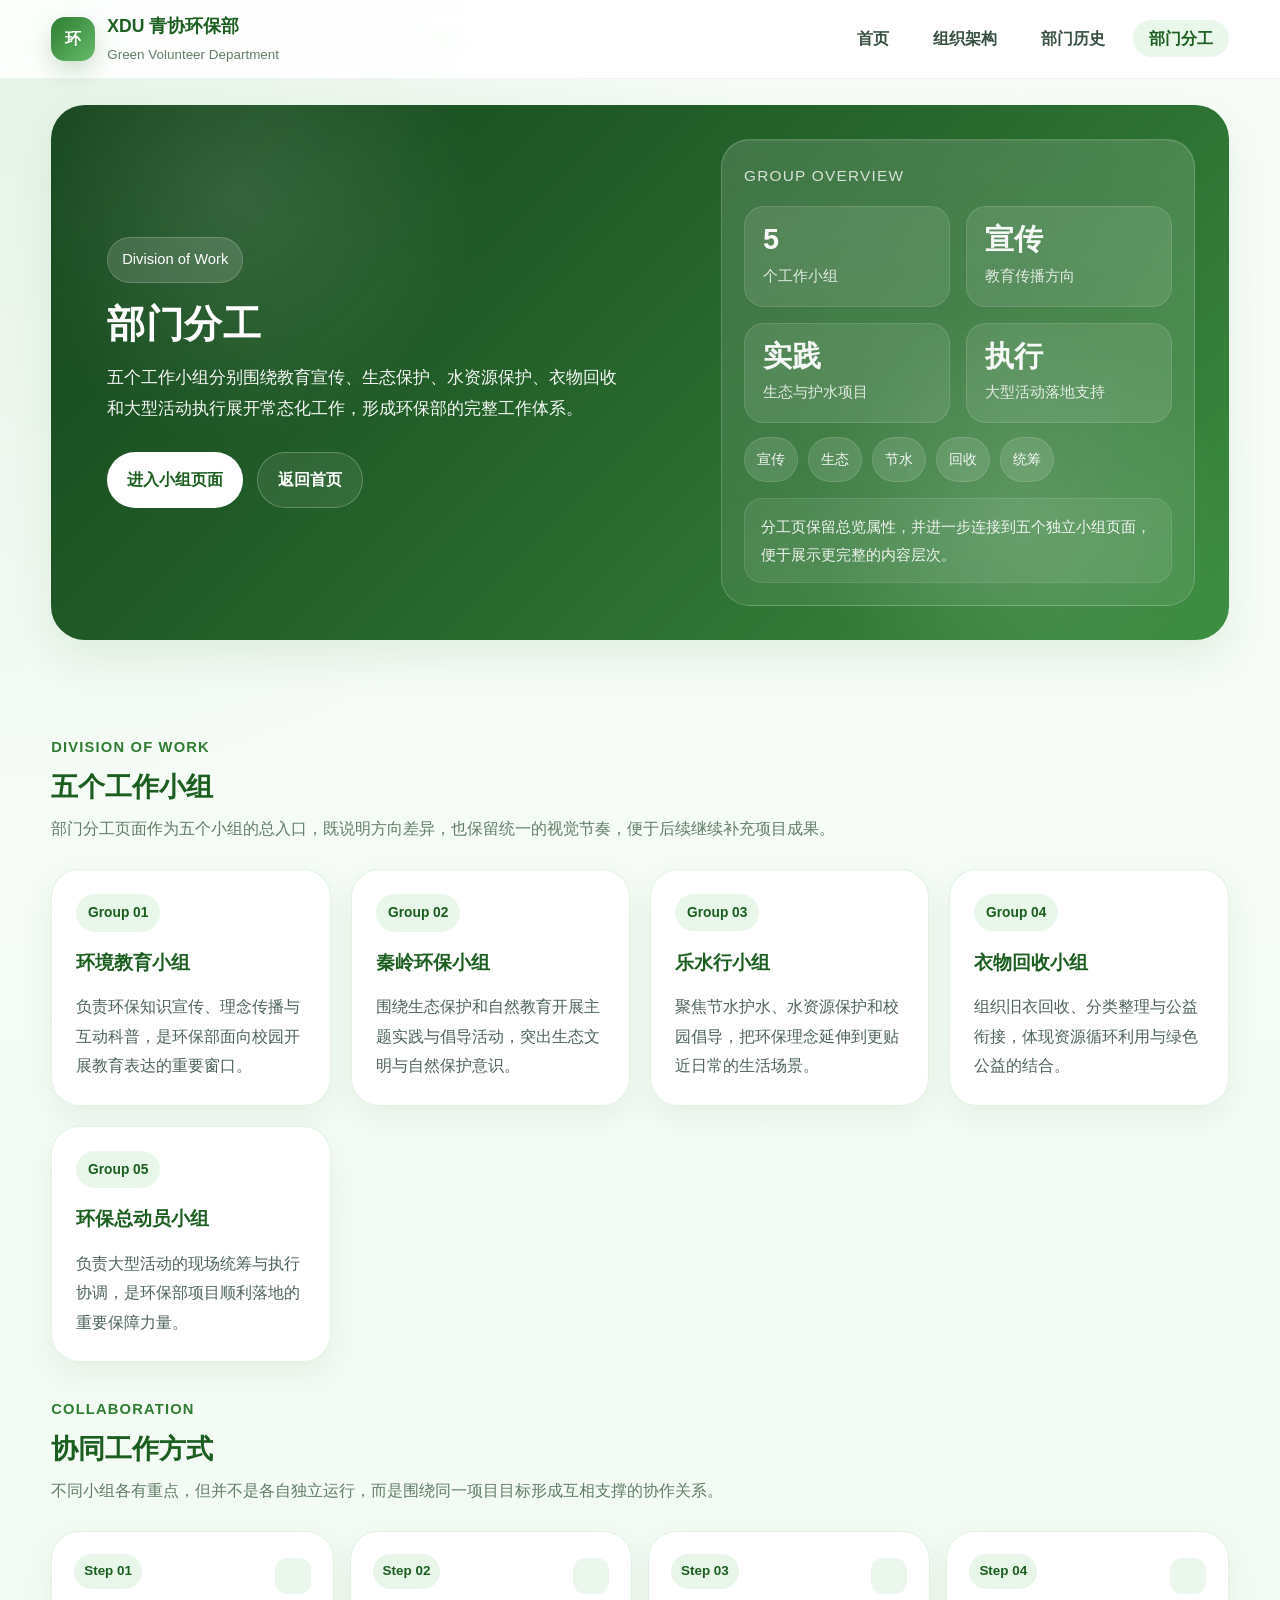
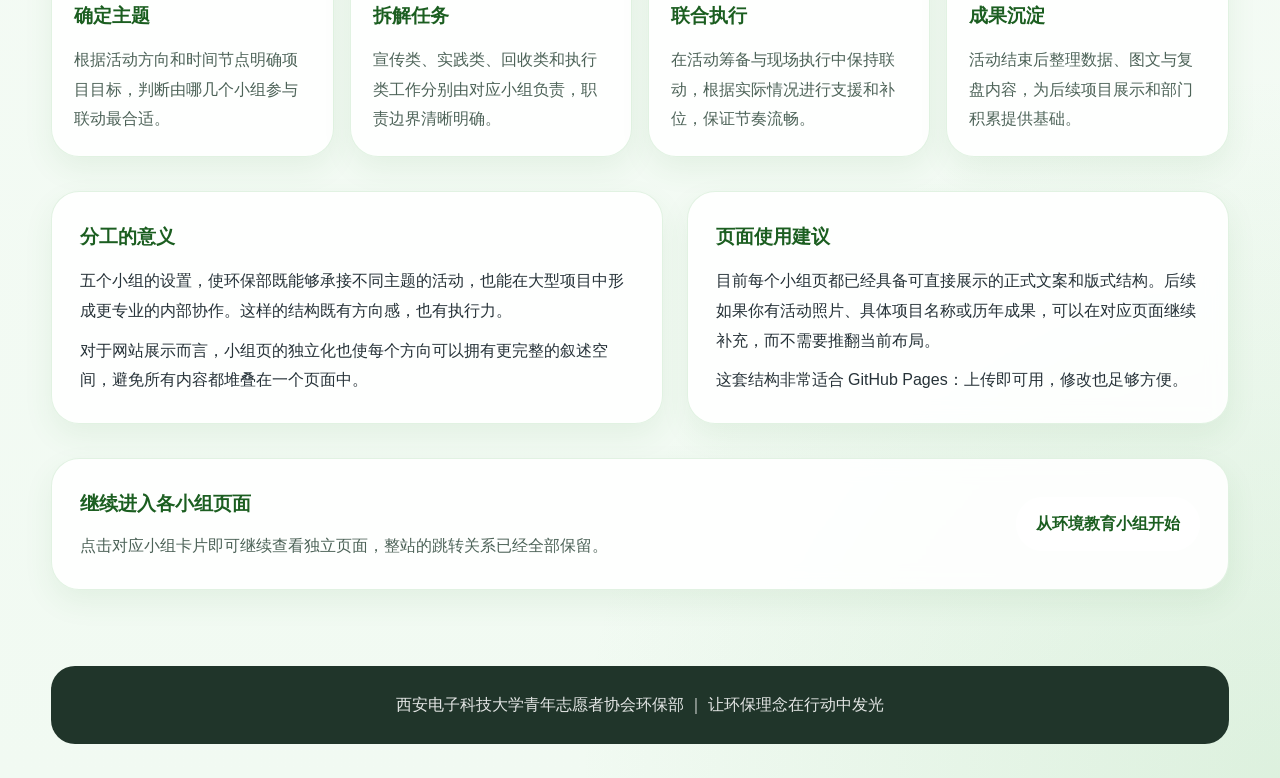
==== division.html @ e08346b2 "Add files via upload" ====
<!DOCTYPE html>
<html lang="zh-CN">
<head>
    <meta charset="UTF-8" />
    <meta name="viewport" content="width=device-width, initial-scale=1.0" />
    <title>西电青协环保部-部门分工</title>
    <link rel="stylesheet" href="styles.css" />
</head>
<body>
    <header class="navbar">
        <div class="nav-inner">
            <a class="brand" href="index.html">
                <div class="brand-badge">环</div>
                <div class="brand-text">
                    <span class="brand-title">XDU 青协环保部</span>
                    <span class="brand-subtitle">Green Volunteer Department</span>
                </div>
            </a>
            <ul class="nav-links">
                <li><a href="index.html" class="">首页</a></li>
                <li><a href="organization.html" class="">组织架构</a></li>
                <li><a href="history.html" class="">部门历史</a></li>
                <li><a href="division.html" class="active">部门分工</a></li>
            </ul>
        </div>
    </header>

    <section class="hero">
        <div class="hero-content">
            <span class="hero-tag">Division of Work</span>
            <h1>部门分工</h1>
            <p>五个工作小组分别围绕教育宣传、生态保护、水资源保护、衣物回收和大型活动执行展开常态化工作，形成环保部的完整工作体系。</p>
            <div class="hero-actions">
                <a class="button primary" href="group_environment_education.html">进入小组页面</a>
                <a class="button secondary" href="index.html">返回首页</a>
            </div>
        </div>
        <div class="hero-visual">
            <div class="hero-panel">
                <div class="panel-title">Group Overview</div>
                <div class="metric-grid">
                    <div class="metric-card"><strong>5</strong><span>个工作小组</span></div>
<div class="metric-card"><strong>宣传</strong><span>教育传播方向</span></div>
<div class="metric-card"><strong>实践</strong><span>生态与护水项目</span></div>
<div class="metric-card"><strong>执行</strong><span>大型活动落地支持</span></div>
                </div>
                <div class="tag-cloud"><span>宣传</span><span>生态</span><span>节水</span><span>回收</span><span>统筹</span></div>
                <div class="panel-note">分工页保留总览属性，并进一步连接到五个独立小组页面，便于展示更完整的内容层次。</div>
            </div>
        </div>
    </section>

    <main class="main">

<section class="section">
    <div class="section-header">
        <div class="section-eyebrow">Division of Work</div>
        <h2 class="section-title">五个工作小组</h2>
        <p class="section-desc">部门分工页面作为五个小组的总入口，既说明方向差异，也保留统一的视觉节奏，便于后续继续补充项目成果。</p>
    </div>

    <div class="group-grid">
        <a class="group-link" href="group_environment_education.html">
            <article class="group-card">
                <span class="group-badge">Group 01</span>
                <h3>环境教育小组</h3>
                <p>负责环保知识宣传、理念传播与互动科普，是环保部面向校园开展教育表达的重要窗口。</p>
            </article>
        </a>
        <a class="group-link" href="group_qinling.html">
            <article class="group-card">
                <span class="group-badge">Group 02</span>
                <h3>秦岭环保小组</h3>
                <p>围绕生态保护和自然教育开展主题实践与倡导活动，突出生态文明与自然保护意识。</p>
            </article>
        </a>
        <a class="group-link" href="group_water.html">
            <article class="group-card">
                <span class="group-badge">Group 03</span>
                <h3>乐水行小组</h3>
                <p>聚焦节水护水、水资源保护和校园倡导，把环保理念延伸到更贴近日常的生活场景。</p>
            </article>
        </a>
        <a class="group-link" href="group_clothes.html">
            <article class="group-card">
                <span class="group-badge">Group 04</span>
                <h3>衣物回收小组</h3>
                <p>组织旧衣回收、分类整理与公益衔接，体现资源循环利用与绿色公益的结合。</p>
            </article>
        </a>
        <a class="group-link" href="group_general_mobilization.html">
            <article class="group-card">
                <span class="group-badge">Group 05</span>
                <h3>环保总动员小组</h3>
                <p>负责大型活动的现场统筹与执行协调，是环保部项目顺利落地的重要保障力量。</p>
            </article>
        </a>
    </div>
</section>

<section class="section">
    <div class="section-header">
        <div class="section-eyebrow">Collaboration</div>
        <h2 class="section-title">协同工作方式</h2>
        <p class="section-desc">不同小组各有重点，但并不是各自独立运行，而是围绕同一项目目标形成互相支撑的协作关系。</p>
    </div>

    <div class="process-grid">
        <article class="flow-card">
            <span class="flow-step">Step 01</span>
            <h3>确定主题</h3>
            <p>根据活动方向和时间节点明确项目目标，判断由哪几个小组参与联动最合适。</p>
        </article>
        <article class="flow-card">
            <span class="flow-step">Step 02</span>
            <h3>拆解任务</h3>
            <p>宣传类、实践类、回收类和执行类工作分别由对应小组负责，职责边界清晰明确。</p>
        </article>
        <article class="flow-card">
            <span class="flow-step">Step 03</span>
            <h3>联合执行</h3>
            <p>在活动筹备与现场执行中保持联动，根据实际情况进行支援和补位，保证节奏流畅。</p>
        </article>
        <article class="flow-card">
            <span class="flow-step">Step 04</span>
            <h3>成果沉淀</h3>
            <p>活动结束后整理数据、图文与复盘内容，为后续项目展示和部门积累提供基础。</p>
        </article>
    </div>
</section>

<section class="section">
    <div class="grid-2">
        <article class="card">
            <h3>分工的意义</h3>
            <p>五个小组的设置，使环保部既能够承接不同主题的活动，也能在大型项目中形成更专业的内部协作。这样的结构既有方向感，也有执行力。</p>
            <p>对于网站展示而言，小组页的独立化也使每个方向可以拥有更完整的叙述空间，避免所有内容都堆叠在一个页面中。</p>
        </article>
        <article class="card">
            <h3>页面使用建议</h3>
            <p>目前每个小组页都已经具备可直接展示的正式文案和版式结构。后续如果你有活动照片、具体项目名称或历年成果，可以在对应页面继续补充，而不需要推翻当前布局。</p>
            <p>这套结构非常适合 GitHub Pages：上传即可用，修改也足够方便。</p>
        </article>
    </div>
</section>

<section class="section">
    <div class="cta-banner">
        <div>
            <h3 style="color: var(--primary-dark); margin-bottom: 10px;">继续进入各小组页面</h3>
            <p>点击对应小组卡片即可继续查看独立页面，整站的跳转关系已经全部保留。</p>
        </div>
        <a class="button primary" href="group_environment_education.html">从环境教育小组开始</a>
    </div>
</section>

    </main>

    <footer class="footer">
        西安电子科技大学青年志愿者协会环保部 ｜ 让环保理念在行动中发光
    </footer>
</body>
</html>
---- styles.css ----
:root {
    --primary: #2e7d32;
    --primary-dark: #1b5e20;
    --primary-soft: #66bb6a;
    --primary-pale: rgba(102, 187, 106, 0.16);
    --accent: #e8f5e9;
    --bg: #f4fbf4;
    --card: rgba(255, 255, 255, 0.9);
    --card-strong: #ffffff;
    --text: #263238;
    --muted: #607d68;
    --border: rgba(76, 175, 80, 0.16);
    --border-strong: rgba(76, 175, 80, 0.26);
    --shadow: 0 18px 42px rgba(46, 125, 50, 0.10);
    --shadow-soft: 0 12px 30px rgba(46, 125, 50, 0.08);
    --radius-xl: 28px;
    --radius-lg: 22px;
    --radius-md: 18px;
    --radius-sm: 14px;
    --max-width: 1180px;
}

* { margin: 0; padding: 0; box-sizing: border-box; }

html { scroll-behavior: smooth; }

body {
    font-family: "Microsoft YaHei", "PingFang SC", "Noto Sans SC", sans-serif;
    color: var(--text);
    background:
        radial-gradient(circle at top left, rgba(165, 214, 167, 0.24), transparent 30%),
        radial-gradient(circle at bottom right, rgba(129, 199, 132, 0.18), transparent 26%),
        linear-gradient(180deg, #f8fcf8 0%, #f1faf2 100%);
    line-height: 1.85;
}

a { color: inherit; }

.navbar {
    position: sticky;
    top: 0;
    z-index: 1000;
    backdrop-filter: blur(14px);
    background: rgba(255, 255, 255, 0.88);
    border-bottom: 1px solid rgba(46, 125, 50, 0.08);
}

.nav-inner {
    width: min(var(--max-width), 92%);
    margin: 0 auto;
    min-height: 78px;
    display: flex;
    align-items: center;
    justify-content: space-between;
    gap: 20px;
}

.brand {
    text-decoration: none;
    display: flex;
    align-items: center;
    gap: 12px;
}

.brand-badge {
    width: 44px;
    height: 44px;
    border-radius: 14px;
    background: linear-gradient(135deg, var(--primary) 0%, var(--primary-soft) 100%);
    color: #fff;
    display: grid;
    place-items: center;
    font-weight: 700;
    box-shadow: 0 10px 22px rgba(46, 125, 50, 0.22);
}

.brand-text { display: flex; flex-direction: column; }

.brand-title {
    font-size: 1.1rem;
    font-weight: 700;
    color: var(--primary-dark);
}

.brand-subtitle {
    font-size: 0.84rem;
    color: var(--muted);
}

.nav-links {
    display: flex;
    align-items: center;
    gap: 12px;
    list-style: none;
    flex-wrap: wrap;
    justify-content: flex-end;
}

.nav-links a {
    text-decoration: none;
    padding: 10px 16px;
    border-radius: 999px;
    color: #385042;
    transition: 0.25s ease;
    font-weight: 600;
}

.nav-links a:hover,
.nav-links a.active {
    background: rgba(102, 187, 106, 0.14);
    color: var(--primary-dark);
}

.hero {
    width: min(var(--max-width), 92%);
    margin: 26px auto 0;
    min-height: 430px;
    border-radius: 34px;
    overflow: hidden;
    position: relative;
    display: grid;
    grid-template-columns: 1.08fr 0.92fr;
    background:
        linear-gradient(135deg, rgba(21, 67, 29, 0.9), rgba(46, 125, 50, 0.72)),
        linear-gradient(135deg, #1b5e20, #66bb6a);
    box-shadow: var(--shadow);
}

.hero::before {
    content: "";
    position: absolute;
    inset: 0;
    background:
        radial-gradient(circle at 16% 18%, rgba(255,255,255,0.12), transparent 22%),
        radial-gradient(circle at 82% 76%, rgba(255,255,255,0.12), transparent 20%);
    pointer-events: none;
}

.hero-content,
.hero-visual {
    position: relative;
    z-index: 1;
}

.hero-content {
    padding: 64px 56px;
    display: flex;
    flex-direction: column;
    justify-content: center;
    color: #fff;
}

.hero-tag {
    display: inline-flex;
    width: fit-content;
    padding: 8px 14px;
    margin-bottom: 18px;
    border-radius: 999px;
    background: rgba(255, 255, 255, 0.14);
    border: 1px solid rgba(255,255,255,0.18);
    font-size: 0.92rem;
}

.hero h1 {
    font-size: clamp(2rem, 3vw, 3.4rem);
    line-height: 1.2;
    margin-bottom: 16px;
    letter-spacing: 0.5px;
}

.hero p {
    font-size: 1.04rem;
    max-width: 660px;
    opacity: 0.96;
}

.hero-actions {
    display: flex;
    gap: 14px;
    flex-wrap: wrap;
    margin-top: 28px;
}

.button {
    display: inline-flex;
    align-items: center;
    justify-content: center;
    text-decoration: none;
    padding: 12px 20px;
    border-radius: 999px;
    font-weight: 700;
    transition: 0.25s ease;
}

.button.primary {
    background: #fff;
    color: var(--primary-dark);
}

.button.primary:hover,
.button.secondary:hover {
    transform: translateY(-2px);
}

.button.secondary {
    border: 1px solid rgba(255,255,255,0.24);
    color: #fff;
    background: rgba(255,255,255,0.08);
}

.hero-visual {
    padding: 34px;
    display: flex;
    align-items: center;
    justify-content: center;
}

.hero-panel {
    width: 100%;
    min-height: 300px;
    border-radius: 28px;
    border: 1px solid rgba(255,255,255,0.18);
    background: linear-gradient(180deg, rgba(255,255,255,0.14), rgba(255,255,255,0.08));
    padding: 22px;
    box-shadow: inset 0 1px 0 rgba(255,255,255,0.08);
    color: rgba(255,255,255,0.94);
}

.panel-title {
    font-size: 0.96rem;
    letter-spacing: 0.08em;
    text-transform: uppercase;
    opacity: 0.84;
    margin-bottom: 16px;
}

.metric-grid,
.visual-grid,
.info-grid,
.value-grid,
.group-grid,
.timeline,
.process-grid,
.photo-strip,
.link-grid,
.stats-row,
.pillar-grid {
    display: grid;
    gap: 16px;
}

.metric-grid {
    grid-template-columns: repeat(2, 1fr);
}

.metric-card {
    border-radius: 20px;
    padding: 16px 18px;
    background: rgba(255,255,255,0.10);
    border: 1px solid rgba(255,255,255,0.12);
}

.metric-card strong {
    display: block;
    font-size: 1.8rem;
    line-height: 1.15;
}

.metric-card span {
    display: block;
    font-size: 0.92rem;
    opacity: 0.88;
    margin-top: 6px;
}

.panel-note,
.flow-note {
    margin-top: 16px;
    padding: 14px 16px;
    border-radius: 18px;
    background: rgba(255,255,255,0.08);
    border: 1px solid rgba(255,255,255,0.1);
    font-size: 0.94rem;
    color: rgba(255,255,255,0.9);
}

.tag-cloud {
    display: flex;
    flex-wrap: wrap;
    gap: 10px;
    margin-top: 14px;
}

.tag-cloud span,
.tag-list span,
.keyword-list span {
    display: inline-flex;
    padding: 8px 12px;
    border-radius: 999px;
    background: rgba(255,255,255,0.12);
    border: 1px solid rgba(255,255,255,0.12);
    font-size: 0.9rem;
}

.main {
    width: min(var(--max-width), 92%);
    margin: 0 auto;
    padding: 60px 0 76px;
}

.section { margin-top: 34px; }

.section-header { margin-bottom: 26px; }

.section-eyebrow {
    color: var(--primary);
    font-weight: 700;
    letter-spacing: 0.08em;
    font-size: 0.92rem;
    text-transform: uppercase;
    margin-bottom: 8px;
}

.section-title {
    font-size: clamp(1.7rem, 2vw, 2.45rem);
    color: var(--primary-dark);
    line-height: 1.25;
    margin-bottom: 10px;
}

.section-desc {
    color: var(--muted);
    max-width: 820px;
}

.grid-2 {
    display: grid;
    grid-template-columns: 1.06fr 0.94fr;
    gap: 24px;
}

.grid-3 {
    display: grid;
    grid-template-columns: repeat(3, 1fr);
    gap: 20px;
}

.card,
.group-card,
.timeline-card,
.flow-card,
.mini-card,
.org-card,
.pillar-card,
.cta-banner {
    background: var(--card);
    backdrop-filter: blur(10px);
    border: 1px solid var(--border);
    border-radius: var(--radius-xl);
    box-shadow: var(--shadow-soft);
}

.card {
    padding: 28px;
}

.card h3,
.group-card h3,
.timeline-card h3,
.flow-card h3,
.mini-card h3,
.org-card h3,
.pillar-card h3 {
    color: var(--primary-dark);
    margin-bottom: 12px;
    font-size: 1.16rem;
}

.card p + p,
.group-card p + p,
.timeline-card p + p {
    margin-top: 10px;
}

.surface {
    background: linear-gradient(180deg, rgba(255,255,255,0.94), rgba(232,245,233,0.72));
    border: 1px solid var(--border);
    border-radius: var(--radius-xl);
    box-shadow: var(--shadow-soft);
    padding: 24px;
}

.group-grid {
    grid-template-columns: repeat(auto-fit, minmax(220px, 1fr));
    gap: 20px;
}

.group-link { text-decoration: none; color: inherit; }

.group-card {
    height: 100%;
    padding: 24px;
    transition: transform 0.22s ease, box-shadow 0.22s ease;
}

.group-card:hover,
.link-card:hover {
    transform: translateY(-5px);
    box-shadow: 0 18px 42px rgba(46, 125, 50, 0.16);
}

.group-badge,
.mini-badge,
.timeline-badge {
    display: inline-block;
    padding: 6px 12px;
    border-radius: 999px;
    background: rgba(102, 187, 106, 0.14);
    color: var(--primary-dark);
    font-size: 0.86rem;
    font-weight: 700;
    margin-bottom: 14px;
}

.group-card p,
.mini-card p,
.timeline-card p,
.flow-card p {
    color: #4d6358;
}

.info-list {
    display: grid;
    gap: 14px;
}

.info-item {
    background: rgba(232, 245, 233, 0.76);
    border: 1px solid rgba(76, 175, 80, 0.14);
    border-radius: 18px;
    padding: 18px;
}

.info-item h4 {
    color: var(--primary-dark);
    margin-bottom: 8px;
    font-size: 1rem;
}

.highlight-panel {
    display: grid;
    grid-template-columns: repeat(3, 1fr);
    gap: 18px;
}

.highlight-box,
.pillar-card,
.flow-card,
.mini-card {
    padding: 22px;
}

.highlight-box {
    border-radius: 22px;
    background: linear-gradient(180deg, rgba(255,255,255,0.96), rgba(232,245,233,0.88));
    border: 1px solid rgba(76, 175, 80, 0.15);
    box-shadow: 0 10px 26px rgba(46, 125, 50, 0.08);
}

.highlight-box strong {
    display: block;
    color: var(--primary-dark);
    margin-bottom: 8px;
    font-size: 1.05rem;
}

.value-grid {
    grid-template-columns: repeat(3, 1fr);
}

.mini-card {
    min-height: 100%;
}

.timeline {
    grid-template-columns: repeat(2, 1fr);
}

.timeline-card {
    padding: 24px;
    position: relative;
    overflow: hidden;
}

.timeline-card::before {
    content: "";
    position: absolute;
    top: 24px;
    right: 24px;
    width: 58px;
    height: 58px;
    border-radius: 18px;
    background: rgba(102, 187, 106, 0.12);
}

.timeline-badge {
    position: relative;
    z-index: 1;
}

.org-layout {
    display: grid;
    gap: 18px;
}

.org-chart {
    display: grid;
    gap: 16px;
}

.org-row {
    display: grid;
    gap: 16px;
}

.org-row.two { grid-template-columns: repeat(2, 1fr); }
.org-row.three { grid-template-columns: repeat(3, 1fr); }
.org-row.five { grid-template-columns: repeat(5, 1fr); }

.org-card {
    padding: 20px;
    text-align: center;
}

.org-card strong {
    display: block;
    color: var(--primary-dark);
    margin-bottom: 8px;
    font-size: 1.06rem;
}

.org-card span {
    color: var(--muted);
    font-size: 0.94rem;
}

.org-card.lead {
    background: linear-gradient(135deg, rgba(255,255,255,0.98), rgba(232,245,233,0.88));
    border: 1px solid var(--border-strong);
}

.process-grid {
    grid-template-columns: repeat(4, 1fr);
}

.flow-card {
    position: relative;
}

.flow-card::after {
    content: "";
    position: absolute;
    top: 26px;
    right: 22px;
    width: 36px;
    height: 36px;
    border-radius: 12px;
    background: rgba(102, 187, 106, 0.12);
}

.flow-step {
    display: inline-flex;
    margin-bottom: 10px;
    padding: 5px 10px;
    border-radius: 999px;
    background: rgba(102, 187, 106, 0.14);
    color: var(--primary-dark);
    font-size: 0.84rem;
    font-weight: 700;
}

.photo-strip {
    grid-template-columns: repeat(3, 1fr);
}

.scene-card {
    min-height: 180px;
    border-radius: 20px;
    border: 1px solid rgba(76, 175, 80, 0.18);
    background:
        linear-gradient(180deg, rgba(255,255,255,0.96), rgba(232,245,233,0.78)),
        radial-gradient(circle at top right, rgba(102,187,106,0.12), transparent 30%);
    box-shadow: var(--shadow-soft);
    padding: 20px;
}

.scene-card strong {
    display: block;
    color: var(--primary-dark);
    margin-bottom: 10px;
    font-size: 1.02rem;
}

.scene-card p {
    color: #4d6358;
    font-size: 0.96rem;
}

.keyword-list,
.tag-list,
.list-inline {
    display: flex;
    flex-wrap: wrap;
    gap: 10px;
}

.keyword-list span,
.tag-list span {
    background: rgba(102, 187, 106, 0.12);
    border: 1px solid rgba(76, 175, 80, 0.14);
    color: var(--primary-dark);
}

.list-inline span {
    padding: 6px 12px;
    border-radius: 999px;
    background: rgba(232, 245, 233, 0.84);
    border: 1px solid rgba(76,175,80,0.12);
    color: #496056;
    font-size: 0.9rem;
}

.link-grid {
    grid-template-columns: repeat(3, 1fr);
}

.link-card {
    text-decoration: none;
    color: inherit;
    display: block;
    padding: 22px;
    border-radius: 24px;
    background: var(--card);
    border: 1px solid var(--border);
    box-shadow: var(--shadow-soft);
    transition: transform 0.22s ease, box-shadow 0.22s ease;
}

.link-card h3 {
    color: var(--primary-dark);
    margin-bottom: 10px;
}

.pillar-grid {
    grid-template-columns: repeat(4, 1fr);
}

.cta-banner {
    padding: 28px;
    display: flex;
    align-items: center;
    justify-content: space-between;
    gap: 20px;
}

.cta-banner p {
    color: #4d6358;
    max-width: 720px;
}

.footer {
    width: min(var(--max-width), 92%);
    margin: 0 auto 34px;
    padding: 24px 28px;
    border-radius: 24px;
    background: #20352a;
    color: rgba(255,255,255,0.88);
    text-align: center;
}

@media (max-width: 1080px) {
    .org-row.five,
    .pillar-grid {
        grid-template-columns: repeat(2, 1fr);
    }
}

@media (max-width: 980px) {
    .hero,
    .grid-2,
    .highlight-panel,
    .timeline,
    .process-grid,
    .pillar-grid {
        grid-template-columns: 1fr;
    }

    .grid-3,
    .photo-strip,
    .link-grid,
    .value-grid,
    .org-row.two,
    .org-row.three,
    .org-row.five,
    .metric-grid {
        grid-template-columns: 1fr 1fr;
    }

    .hero-content {
        padding: 48px 32px 22px;
    }

    .hero-visual {
        padding: 0 32px 32px;
    }

    .cta-banner {
        flex-direction: column;
        align-items: flex-start;
    }
}

@media (max-width: 640px) {
    .nav-inner {
        padding: 14px 0;
        align-items: flex-start;
        flex-direction: column;
    }

    .nav-links {
        justify-content: flex-start;
    }

    .grid-3,
    .photo-strip,
    .link-grid,
    .value-grid,
    .org-row.two,
    .org-row.three,
    .org-row.five,
    .metric-grid {
        grid-template-columns: 1fr;
    }

    .hero {
        border-radius: 24px;
        margin-top: 18px;
    }

    .hero-content,
    .hero-visual,
    .card,
    .surface,
    .cta-banner {
        padding-left: 22px;
        padding-right: 22px;
    }
}
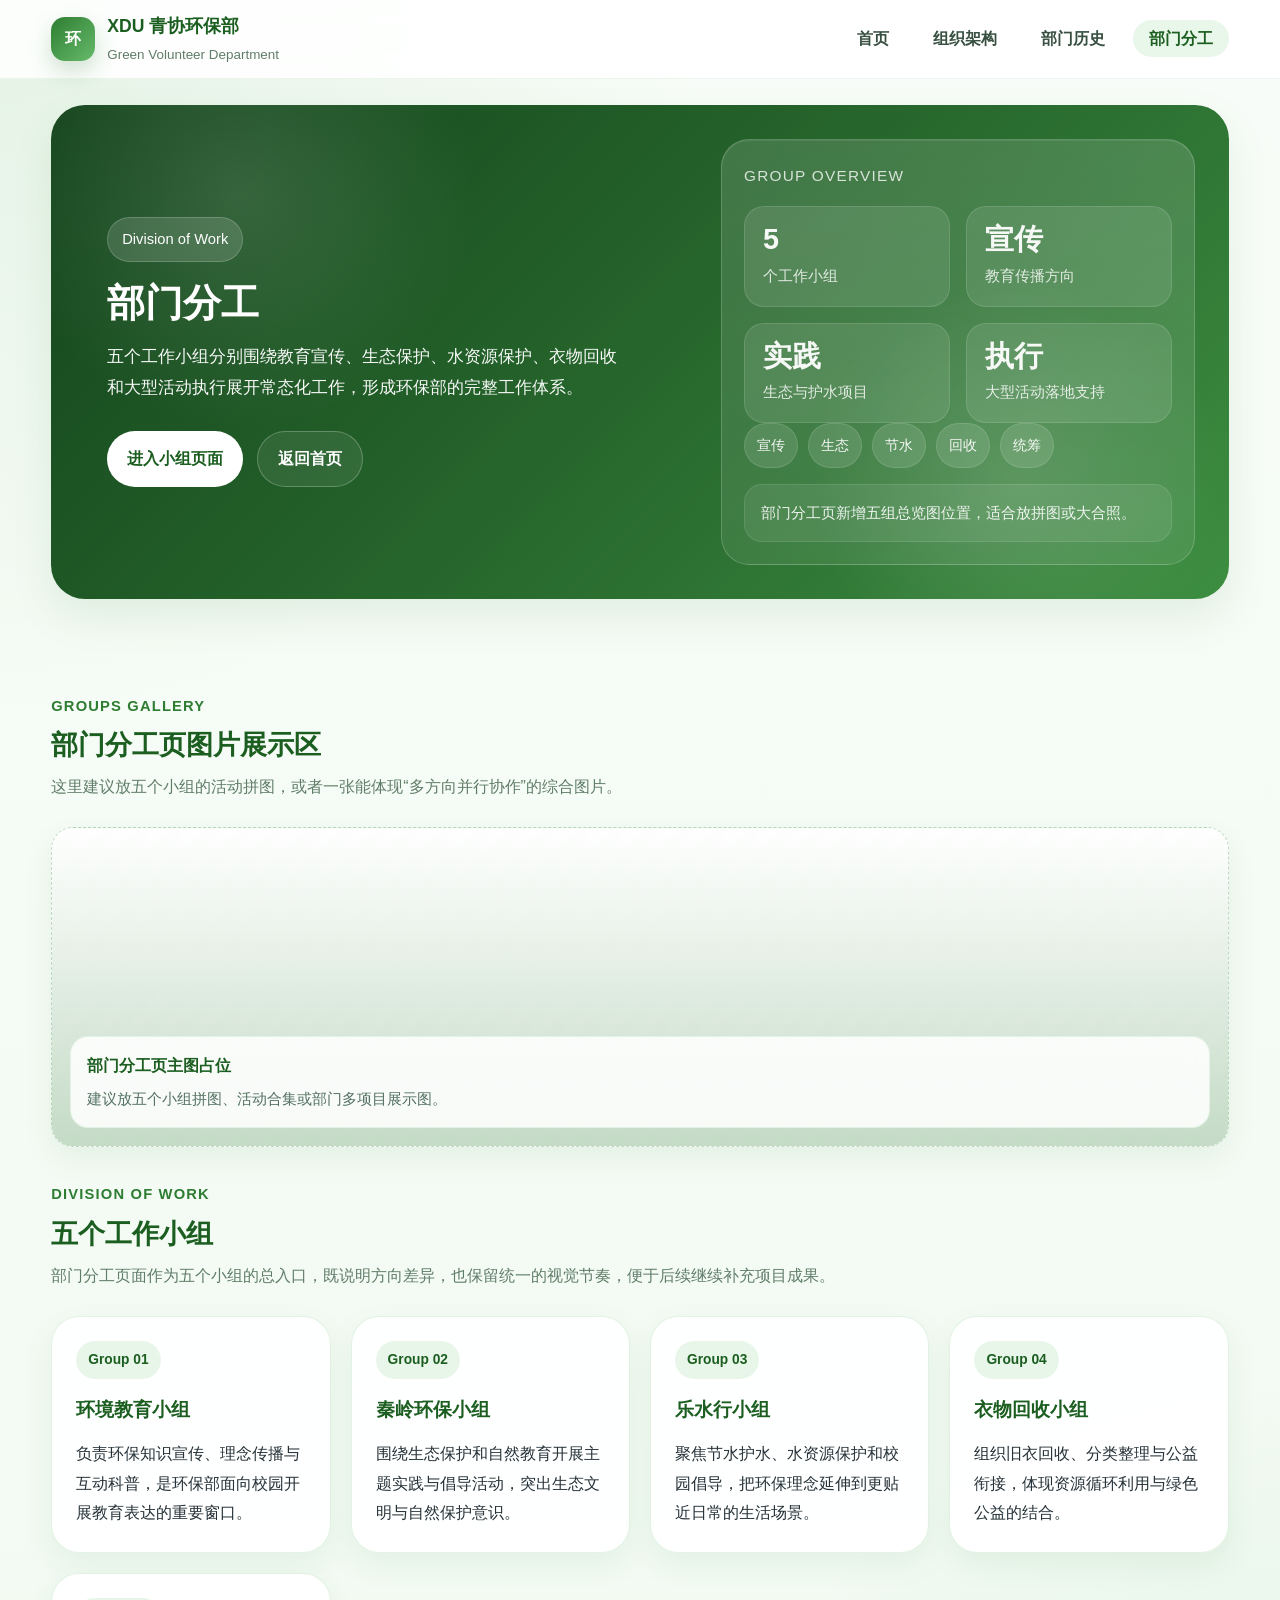
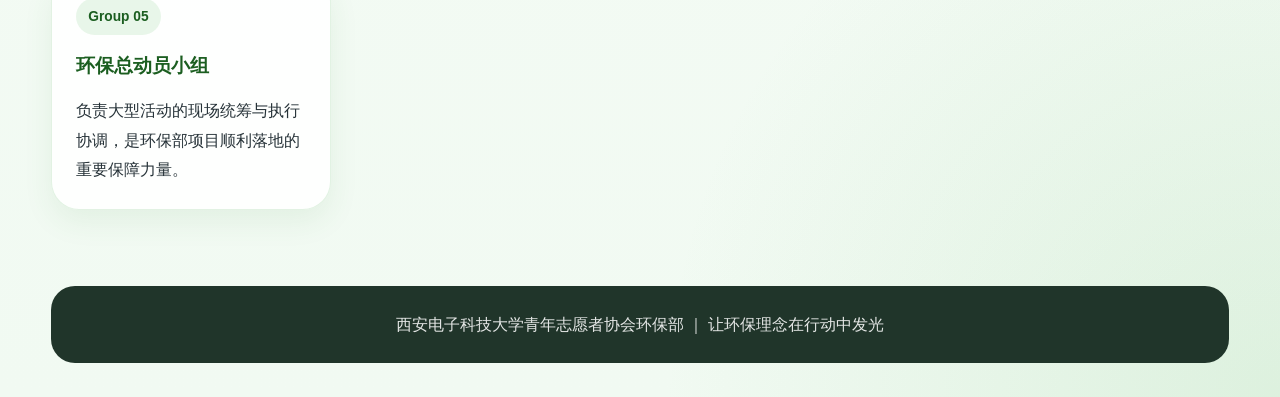
==== commit 77ea074e: "Add files via upload" ====
--- a/division.html
+++ b/division.html
@@ -45,12 +45,43 @@
 <div class="metric-card"><strong>执行</strong><span>大型活动落地支持</span></div>
                 </div>
                 <div class="tag-cloud"><span>宣传</span><span>生态</span><span>节水</span><span>回收</span><span>统筹</span></div>
-                <div class="panel-note">分工页保留总览属性，并进一步连接到五个独立小组页面，便于展示更完整的内容层次。</div>
+                <div class="panel-note">部门分工页新增五组总览图位置，适合放拼图或大合照。</div>
             </div>
         </div>
     </section>
 
     <main class="main">
+
+<section class="section">
+    <div class="section-header">
+        <div class="section-eyebrow">Groups Gallery</div>
+        <h2 class="section-title">部门分工页图片展示区</h2>
+        <p class="section-desc">这里建议放五个小组的活动拼图，或者一张能体现“多方向并行协作”的综合图片。</p>
+    </div>
+    
+        <!-- 图片占位区开始：division-main-image
+             使用方法：
+             1. 把你自己的图片放到 images 文件夹下，例如 images/division-main.jpg
+             2. 保持文件名一致，或同步修改下面 img 标签里的 src
+             3. 建议图片比例：
+                - large: 16:9 或 3:2
+                - tall: 4:5 或竖图
+                - small: 1:1 或 4:3
+             4. alt 请改成与你图片内容相符的描述，便于无障碍和 SEO
+             5. 如果暂时没有图片，也可以保留这个占位区不删，页面仍可正常显示
+        -->
+        <div class="image-slot large">
+            <img src="images/division-main.jpg" alt="部门分工页主图占位" onerror="this.style.display='none'; this.nextElementSibling.style.display='flex';">
+            <div class="image-slot-overlay">
+                <div class="image-slot-label">
+                    <strong>部门分工页主图占位</strong>
+                    <span>建议放五个小组拼图、活动合集或部门多项目展示图。</span>
+                </div>
+            </div>
+        </div>
+        <!-- 图片占位区结束：division-main-image -->
+    
+</section>
 
 <section class="section">
     <div class="section-header">
@@ -60,97 +91,11 @@
     </div>
 
     <div class="group-grid">
-        <a class="group-link" href="group_environment_education.html">
-            <article class="group-card">
-                <span class="group-badge">Group 01</span>
-                <h3>环境教育小组</h3>
-                <p>负责环保知识宣传、理念传播与互动科普，是环保部面向校园开展教育表达的重要窗口。</p>
-            </article>
-        </a>
-        <a class="group-link" href="group_qinling.html">
-            <article class="group-card">
-                <span class="group-badge">Group 02</span>
-                <h3>秦岭环保小组</h3>
-                <p>围绕生态保护和自然教育开展主题实践与倡导活动，突出生态文明与自然保护意识。</p>
-            </article>
-        </a>
-        <a class="group-link" href="group_water.html">
-            <article class="group-card">
-                <span class="group-badge">Group 03</span>
-                <h3>乐水行小组</h3>
-                <p>聚焦节水护水、水资源保护和校园倡导，把环保理念延伸到更贴近日常的生活场景。</p>
-            </article>
-        </a>
-        <a class="group-link" href="group_clothes.html">
-            <article class="group-card">
-                <span class="group-badge">Group 04</span>
-                <h3>衣物回收小组</h3>
-                <p>组织旧衣回收、分类整理与公益衔接，体现资源循环利用与绿色公益的结合。</p>
-            </article>
-        </a>
-        <a class="group-link" href="group_general_mobilization.html">
-            <article class="group-card">
-                <span class="group-badge">Group 05</span>
-                <h3>环保总动员小组</h3>
-                <p>负责大型活动的现场统筹与执行协调，是环保部项目顺利落地的重要保障力量。</p>
-            </article>
-        </a>
-    </div>
-</section>
-
-<section class="section">
-    <div class="section-header">
-        <div class="section-eyebrow">Collaboration</div>
-        <h2 class="section-title">协同工作方式</h2>
-        <p class="section-desc">不同小组各有重点，但并不是各自独立运行，而是围绕同一项目目标形成互相支撑的协作关系。</p>
-    </div>
-
-    <div class="process-grid">
-        <article class="flow-card">
-            <span class="flow-step">Step 01</span>
-            <h3>确定主题</h3>
-            <p>根据活动方向和时间节点明确项目目标，判断由哪几个小组参与联动最合适。</p>
-        </article>
-        <article class="flow-card">
-            <span class="flow-step">Step 02</span>
-            <h3>拆解任务</h3>
-            <p>宣传类、实践类、回收类和执行类工作分别由对应小组负责，职责边界清晰明确。</p>
-        </article>
-        <article class="flow-card">
-            <span class="flow-step">Step 03</span>
-            <h3>联合执行</h3>
-            <p>在活动筹备与现场执行中保持联动，根据实际情况进行支援和补位，保证节奏流畅。</p>
-        </article>
-        <article class="flow-card">
-            <span class="flow-step">Step 04</span>
-            <h3>成果沉淀</h3>
-            <p>活动结束后整理数据、图文与复盘内容，为后续项目展示和部门积累提供基础。</p>
-        </article>
-    </div>
-</section>
-
-<section class="section">
-    <div class="grid-2">
-        <article class="card">
-            <h3>分工的意义</h3>
-            <p>五个小组的设置，使环保部既能够承接不同主题的活动，也能在大型项目中形成更专业的内部协作。这样的结构既有方向感，也有执行力。</p>
-            <p>对于网站展示而言，小组页的独立化也使每个方向可以拥有更完整的叙述空间，避免所有内容都堆叠在一个页面中。</p>
-        </article>
-        <article class="card">
-            <h3>页面使用建议</h3>
-            <p>目前每个小组页都已经具备可直接展示的正式文案和版式结构。后续如果你有活动照片、具体项目名称或历年成果，可以在对应页面继续补充，而不需要推翻当前布局。</p>
-            <p>这套结构非常适合 GitHub Pages：上传即可用，修改也足够方便。</p>
-        </article>
-    </div>
-</section>
-
-<section class="section">
-    <div class="cta-banner">
-        <div>
-            <h3 style="color: var(--primary-dark); margin-bottom: 10px;">继续进入各小组页面</h3>
-            <p>点击对应小组卡片即可继续查看独立页面，整站的跳转关系已经全部保留。</p>
-        </div>
-        <a class="button primary" href="group_environment_education.html">从环境教育小组开始</a>
+        <a class="group-link" href="group_environment_education.html"><article class="group-card"><span class="group-badge">Group 01</span><h3>环境教育小组</h3><p>负责环保知识宣传、理念传播与互动科普，是环保部面向校园开展教育表达的重要窗口。</p></article></a>
+        <a class="group-link" href="group_qinling.html"><article class="group-card"><span class="group-badge">Group 02</span><h3>秦岭环保小组</h3><p>围绕生态保护和自然教育开展主题实践与倡导活动，突出生态文明与自然保护意识。</p></article></a>
+        <a class="group-link" href="group_water.html"><article class="group-card"><span class="group-badge">Group 03</span><h3>乐水行小组</h3><p>聚焦节水护水、水资源保护和校园倡导，把环保理念延伸到更贴近日常的生活场景。</p></article></a>
+        <a class="group-link" href="group_clothes.html"><article class="group-card"><span class="group-badge">Group 04</span><h3>衣物回收小组</h3><p>组织旧衣回收、分类整理与公益衔接，体现资源循环利用与绿色公益的结合。</p></article></a>
+        <a class="group-link" href="group_general_mobilization.html"><article class="group-card"><span class="group-badge">Group 05</span><h3>环保总动员小组</h3><p>负责大型活动的现场统筹与执行协调，是环保部项目顺利落地的重要保障力量。</p></article></a>
     </div>
 </section>
 
--- a/styles.css
+++ b/styles.css
@@ -6,8 +6,7 @@
     --primary-pale: rgba(102, 187, 106, 0.16);
     --accent: #e8f5e9;
     --bg: #f4fbf4;
-    --card: rgba(255, 255, 255, 0.9);
-    --card-strong: #ffffff;
+    --card: rgba(255, 255, 255, 0.92);
     --text: #263238;
     --muted: #607d68;
     --border: rgba(76, 175, 80, 0.16);
@@ -20,11 +19,8 @@
     --radius-sm: 14px;
     --max-width: 1180px;
 }
-
 * { margin: 0; padding: 0; box-sizing: border-box; }
-
 html { scroll-behavior: smooth; }
-
 body {
     font-family: "Microsoft YaHei", "PingFang SC", "Noto Sans SC", sans-serif;
     color: var(--text);
@@ -34,9 +30,7 @@
         linear-gradient(180deg, #f8fcf8 0%, #f1faf2 100%);
     line-height: 1.85;
 }
-
 a { color: inherit; }
-
 .navbar {
     position: sticky;
     top: 0;
@@ -45,7 +39,6 @@
     background: rgba(255, 255, 255, 0.88);
     border-bottom: 1px solid rgba(46, 125, 50, 0.08);
 }
-
 .nav-inner {
     width: min(var(--max-width), 92%);
     margin: 0 auto;
@@ -55,14 +48,12 @@
     justify-content: space-between;
     gap: 20px;
 }
-
 .brand {
     text-decoration: none;
     display: flex;
     align-items: center;
     gap: 12px;
 }
-
 .brand-badge {
     width: 44px;
     height: 44px;
@@ -74,20 +65,16 @@
     font-weight: 700;
     box-shadow: 0 10px 22px rgba(46, 125, 50, 0.22);
 }
-
 .brand-text { display: flex; flex-direction: column; }
-
 .brand-title {
     font-size: 1.1rem;
     font-weight: 700;
     color: var(--primary-dark);
 }
-
 .brand-subtitle {
     font-size: 0.84rem;
     color: var(--muted);
 }
-
 .nav-links {
     display: flex;
     align-items: center;
@@ -96,7 +83,6 @@
     flex-wrap: wrap;
     justify-content: flex-end;
 }
-
 .nav-links a {
     text-decoration: none;
     padding: 10px 16px;
@@ -105,13 +91,10 @@
     transition: 0.25s ease;
     font-weight: 600;
 }
-
-.nav-links a:hover,
-.nav-links a.active {
+.nav-links a:hover, .nav-links a.active {
     background: rgba(102, 187, 106, 0.14);
     color: var(--primary-dark);
 }
-
 .hero {
     width: min(var(--max-width), 92%);
     margin: 26px auto 0;
@@ -126,7 +109,6 @@
         linear-gradient(135deg, #1b5e20, #66bb6a);
     box-shadow: var(--shadow);
 }
-
 .hero::before {
     content: "";
     position: absolute;
@@ -136,13 +118,7 @@
         radial-gradient(circle at 82% 76%, rgba(255,255,255,0.12), transparent 20%);
     pointer-events: none;
 }
-
-.hero-content,
-.hero-visual {
-    position: relative;
-    z-index: 1;
-}
-
+.hero-content, .hero-visual { position: relative; z-index: 1; }
 .hero-content {
     padding: 64px 56px;
     display: flex;
@@ -150,7 +126,6 @@
     justify-content: center;
     color: #fff;
 }
-
 .hero-tag {
     display: inline-flex;
     width: fit-content;
@@ -161,27 +136,22 @@
     border: 1px solid rgba(255,255,255,0.18);
     font-size: 0.92rem;
 }
-
 .hero h1 {
     font-size: clamp(2rem, 3vw, 3.4rem);
     line-height: 1.2;
     margin-bottom: 16px;
-    letter-spacing: 0.5px;
-}
-
+}
 .hero p {
     font-size: 1.04rem;
     max-width: 660px;
     opacity: 0.96;
 }
-
 .hero-actions {
     display: flex;
     gap: 14px;
     flex-wrap: wrap;
     margin-top: 28px;
 }
-
 .button {
     display: inline-flex;
     align-items: center;
@@ -192,30 +162,19 @@
     font-weight: 700;
     transition: 0.25s ease;
 }
-
-.button.primary {
-    background: #fff;
-    color: var(--primary-dark);
-}
-
-.button.primary:hover,
-.button.secondary:hover {
-    transform: translateY(-2px);
-}
-
+.button.primary { background: #fff; color: var(--primary-dark); }
 .button.secondary {
     border: 1px solid rgba(255,255,255,0.24);
     color: #fff;
     background: rgba(255,255,255,0.08);
 }
-
+.button:hover { transform: translateY(-2px); }
 .hero-visual {
     padding: 34px;
     display: flex;
     align-items: center;
     justify-content: center;
 }
-
 .hero-panel {
     width: 100%;
     min-height: 300px;
@@ -226,7 +185,6 @@
     box-shadow: inset 0 1px 0 rgba(255,255,255,0.08);
     color: rgba(255,255,255,0.94);
 }
-
 .panel-title {
     font-size: 0.96rem;
     letter-spacing: 0.08em;
@@ -234,48 +192,29 @@
     opacity: 0.84;
     margin-bottom: 16px;
 }
-
-.metric-grid,
-.visual-grid,
-.info-grid,
-.value-grid,
-.group-grid,
-.timeline,
-.process-grid,
-.photo-strip,
-.link-grid,
-.stats-row,
-.pillar-grid {
+.metric-grid, .group-grid, .timeline, .process-grid, .photo-strip, .link-grid, .value-grid, .pillar-grid, .highlight-panel {
     display: grid;
     gap: 16px;
 }
-
-.metric-grid {
-    grid-template-columns: repeat(2, 1fr);
-}
-
+.metric-grid { grid-template-columns: repeat(2, 1fr); }
 .metric-card {
     border-radius: 20px;
     padding: 16px 18px;
     background: rgba(255,255,255,0.10);
     border: 1px solid rgba(255,255,255,0.12);
 }
-
 .metric-card strong {
     display: block;
     font-size: 1.8rem;
     line-height: 1.15;
 }
-
 .metric-card span {
     display: block;
     font-size: 0.92rem;
     opacity: 0.88;
     margin-top: 6px;
 }
-
-.panel-note,
-.flow-note {
+.panel-note {
     margin-top: 16px;
     padding: 14px 16px;
     border-radius: 18px;
@@ -284,35 +223,29 @@
     font-size: 0.94rem;
     color: rgba(255,255,255,0.9);
 }
-
-.tag-cloud {
-    display: flex;
-    flex-wrap: wrap;
-    gap: 10px;
-    margin-top: 14px;
-}
-
-.tag-cloud span,
-.tag-list span,
-.keyword-list span {
+.tag-cloud, .keyword-list, .tag-list { display: flex; flex-wrap: wrap; gap: 10px; }
+.tag-cloud span, .keyword-list span, .tag-list span {
     display: inline-flex;
     padding: 8px 12px;
     border-radius: 999px;
+    font-size: 0.9rem;
+}
+.tag-cloud span {
     background: rgba(255,255,255,0.12);
     border: 1px solid rgba(255,255,255,0.12);
-    font-size: 0.9rem;
-}
-
+}
+.keyword-list span, .tag-list span {
+    background: rgba(102, 187, 106, 0.12);
+    border: 1px solid rgba(76, 175, 80, 0.14);
+    color: var(--primary-dark);
+}
 .main {
     width: min(var(--max-width), 92%);
     margin: 0 auto;
     padding: 60px 0 76px;
 }
-
 .section { margin-top: 34px; }
-
 .section-header { margin-bottom: 26px; }
-
 .section-eyebrow {
     color: var(--primary);
     font-weight: 700;
@@ -321,68 +254,29 @@
     text-transform: uppercase;
     margin-bottom: 8px;
 }
-
 .section-title {
     font-size: clamp(1.7rem, 2vw, 2.45rem);
     color: var(--primary-dark);
     line-height: 1.25;
     margin-bottom: 10px;
 }
-
-.section-desc {
-    color: var(--muted);
-    max-width: 820px;
-}
-
+.section-desc { color: var(--muted); max-width: 820px; }
 .grid-2 {
     display: grid;
     grid-template-columns: 1.06fr 0.94fr;
     gap: 24px;
 }
-
-.grid-3 {
-    display: grid;
-    grid-template-columns: repeat(3, 1fr);
-    gap: 20px;
-}
-
-.card,
-.group-card,
-.timeline-card,
-.flow-card,
-.mini-card,
-.org-card,
-.pillar-card,
-.cta-banner {
+.card, .group-card, .timeline-card, .flow-card, .mini-card, .org-card, .pillar-card, .cta-banner, .link-card {
     background: var(--card);
-    backdrop-filter: blur(10px);
     border: 1px solid var(--border);
     border-radius: var(--radius-xl);
     box-shadow: var(--shadow-soft);
 }
-
-.card {
-    padding: 28px;
-}
-
-.card h3,
-.group-card h3,
-.timeline-card h3,
-.flow-card h3,
-.mini-card h3,
-.org-card h3,
-.pillar-card h3 {
+.card, .group-card, .timeline-card, .flow-card, .mini-card, .org-card, .pillar-card, .link-card { padding: 24px; }
+.card h3, .group-card h3, .timeline-card h3, .flow-card h3, .mini-card h3, .org-card h3, .pillar-card h3, .link-card h3 {
     color: var(--primary-dark);
     margin-bottom: 12px;
-    font-size: 1.16rem;
-}
-
-.card p + p,
-.group-card p + p,
-.timeline-card p + p {
-    margin-top: 10px;
-}
-
+}
 .surface {
     background: linear-gradient(180deg, rgba(255,255,255,0.94), rgba(232,245,233,0.72));
     border: 1px solid var(--border);
@@ -390,29 +284,14 @@
     box-shadow: var(--shadow-soft);
     padding: 24px;
 }
-
-.group-grid {
-    grid-template-columns: repeat(auto-fit, minmax(220px, 1fr));
-    gap: 20px;
-}
-
-.group-link { text-decoration: none; color: inherit; }
-
-.group-card {
-    height: 100%;
-    padding: 24px;
-    transition: transform 0.22s ease, box-shadow 0.22s ease;
-}
-
-.group-card:hover,
-.link-card:hover {
+.group-grid { grid-template-columns: repeat(auto-fit, minmax(220px, 1fr)); gap: 20px; }
+.group-link, .link-card { text-decoration: none; color: inherit; display: block; }
+.group-card, .link-card { transition: transform 0.22s ease, box-shadow 0.22s ease; height: 100%; }
+.group-card:hover, .link-card:hover {
     transform: translateY(-5px);
     box-shadow: 0 18px 42px rgba(46, 125, 50, 0.16);
 }
-
-.group-badge,
-.mini-badge,
-.timeline-badge {
+.group-badge, .mini-badge, .timeline-badge, .flow-step {
     display: inline-block;
     padding: 6px 12px;
     border-radius: 999px;
@@ -422,77 +301,18 @@
     font-weight: 700;
     margin-bottom: 14px;
 }
-
-.group-card p,
-.mini-card p,
-.timeline-card p,
-.flow-card p {
-    color: #4d6358;
-}
-
-.info-list {
-    display: grid;
-    gap: 14px;
-}
-
-.info-item {
-    background: rgba(232, 245, 233, 0.76);
-    border: 1px solid rgba(76, 175, 80, 0.14);
-    border-radius: 18px;
-    padding: 18px;
-}
-
-.info-item h4 {
-    color: var(--primary-dark);
-    margin-bottom: 8px;
-    font-size: 1rem;
-}
-
-.highlight-panel {
-    display: grid;
-    grid-template-columns: repeat(3, 1fr);
-    gap: 18px;
-}
-
-.highlight-box,
-.pillar-card,
-.flow-card,
-.mini-card {
-    padding: 22px;
-}
-
+.highlight-panel { grid-template-columns: repeat(3, 1fr); }
+.highlight-box, .flow-card, .mini-card, .pillar-card { padding: 22px; }
 .highlight-box {
     border-radius: 22px;
     background: linear-gradient(180deg, rgba(255,255,255,0.96), rgba(232,245,233,0.88));
     border: 1px solid rgba(76, 175, 80, 0.15);
     box-shadow: 0 10px 26px rgba(46, 125, 50, 0.08);
 }
-
-.highlight-box strong {
-    display: block;
-    color: var(--primary-dark);
-    margin-bottom: 8px;
-    font-size: 1.05rem;
-}
-
-.value-grid {
-    grid-template-columns: repeat(3, 1fr);
-}
-
-.mini-card {
-    min-height: 100%;
-}
-
-.timeline {
-    grid-template-columns: repeat(2, 1fr);
-}
-
-.timeline-card {
-    padding: 24px;
-    position: relative;
-    overflow: hidden;
-}
-
+.highlight-box strong { display: block; color: var(--primary-dark); margin-bottom: 8px; font-size: 1.05rem; }
+.value-grid { grid-template-columns: repeat(3, 1fr); }
+.timeline { grid-template-columns: repeat(2, 1fr); }
+.timeline-card { position: relative; overflow: hidden; }
 .timeline-card::before {
     content: "";
     position: absolute;
@@ -503,159 +323,91 @@
     border-radius: 18px;
     background: rgba(102, 187, 106, 0.12);
 }
-
-.timeline-badge {
-    position: relative;
-    z-index: 1;
-}
-
-.org-layout {
-    display: grid;
-    gap: 18px;
-}
-
-.org-chart {
-    display: grid;
-    gap: 16px;
-}
-
-.org-row {
-    display: grid;
-    gap: 16px;
-}
-
+.org-chart, .org-layout { display: grid; gap: 18px; }
+.org-row { display: grid; gap: 16px; }
 .org-row.two { grid-template-columns: repeat(2, 1fr); }
-.org-row.three { grid-template-columns: repeat(3, 1fr); }
 .org-row.five { grid-template-columns: repeat(5, 1fr); }
-
-.org-card {
-    padding: 20px;
-    text-align: center;
-}
-
-.org-card strong {
-    display: block;
-    color: var(--primary-dark);
-    margin-bottom: 8px;
-    font-size: 1.06rem;
-}
-
-.org-card span {
-    color: var(--muted);
-    font-size: 0.94rem;
-}
-
+.org-card { text-align: center; }
+.org-card strong { display: block; color: var(--primary-dark); margin-bottom: 8px; font-size: 1.06rem; }
+.org-card span { color: var(--muted); font-size: 0.94rem; }
 .org-card.lead {
     background: linear-gradient(135deg, rgba(255,255,255,0.98), rgba(232,245,233,0.88));
     border: 1px solid var(--border-strong);
 }
+.process-grid { grid-template-columns: repeat(4, 1fr); }
+.flow-card { position: relative; }
+.photo-strip { grid-template-columns: repeat(3, 1fr); }
 
-.process-grid {
-    grid-template-columns: repeat(4, 1fr);
-}
-
-.flow-card {
+.image-slot {
     position: relative;
-}
-
-.flow-card::after {
-    content: "";
+    min-height: 260px;
+    border-radius: 22px;
+    border: 1.5px dashed rgba(46, 125, 50, 0.28);
+    background:
+        linear-gradient(180deg, rgba(255,255,255,0.96), rgba(232,245,233,0.84)),
+        repeating-linear-gradient(
+            -45deg,
+            rgba(102,187,106,0.06),
+            rgba(102,187,106,0.06) 12px,
+            rgba(255,255,255,0.0) 12px,
+            rgba(255,255,255,0.0) 24px
+        );
+    overflow: hidden;
+    box-shadow: var(--shadow-soft);
+}
+.image-slot.large { min-height: 320px; }
+.image-slot.tall { min-height: 360px; }
+.image-slot.small { min-height: 210px; }
+.image-slot img {
+    width: 100%;
+    height: 100%;
+    object-fit: cover;
+    display: block;
+}
+.image-slot-overlay {
     position: absolute;
-    top: 26px;
-    right: 22px;
-    width: 36px;
-    height: 36px;
-    border-radius: 12px;
-    background: rgba(102, 187, 106, 0.12);
-}
-
-.flow-step {
-    display: inline-flex;
-    margin-bottom: 10px;
-    padding: 5px 10px;
-    border-radius: 999px;
-    background: rgba(102, 187, 106, 0.14);
-    color: var(--primary-dark);
-    font-size: 0.84rem;
-    font-weight: 700;
-}
-
-.photo-strip {
-    grid-template-columns: repeat(3, 1fr);
-}
-
+    inset: 0;
+    display: flex;
+    align-items: flex-end;
+    padding: 18px;
+    background: linear-gradient(180deg, rgba(255,255,255,0.04), rgba(27,94,32,0.18));
+}
+.image-slot-label {
+    width: 100%;
+    border-radius: 18px;
+    padding: 14px 16px;
+    background: rgba(255,255,255,0.86);
+    border: 1px solid rgba(76,175,80,0.12);
+    backdrop-filter: blur(8px);
+}
+.image-slot-label strong {
+    display: block;
+    color: var(--primary-dark);
+    margin-bottom: 6px;
+    font-size: 1rem;
+}
+.image-slot-label span {
+    display: block;
+    color: #537063;
+    font-size: 0.92rem;
+}
 .scene-card {
     min-height: 180px;
     border-radius: 20px;
     border: 1px solid rgba(76, 175, 80, 0.18);
-    background:
-        linear-gradient(180deg, rgba(255,255,255,0.96), rgba(232,245,233,0.78)),
-        radial-gradient(circle at top right, rgba(102,187,106,0.12), transparent 30%);
+    background: linear-gradient(180deg, rgba(255,255,255,0.96), rgba(232,245,233,0.78));
     box-shadow: var(--shadow-soft);
     padding: 20px;
 }
-
 .scene-card strong {
     display: block;
     color: var(--primary-dark);
     margin-bottom: 10px;
     font-size: 1.02rem;
 }
-
-.scene-card p {
-    color: #4d6358;
-    font-size: 0.96rem;
-}
-
-.keyword-list,
-.tag-list,
-.list-inline {
-    display: flex;
-    flex-wrap: wrap;
-    gap: 10px;
-}
-
-.keyword-list span,
-.tag-list span {
-    background: rgba(102, 187, 106, 0.12);
-    border: 1px solid rgba(76, 175, 80, 0.14);
-    color: var(--primary-dark);
-}
-
-.list-inline span {
-    padding: 6px 12px;
-    border-radius: 999px;
-    background: rgba(232, 245, 233, 0.84);
-    border: 1px solid rgba(76,175,80,0.12);
-    color: #496056;
-    font-size: 0.9rem;
-}
-
-.link-grid {
-    grid-template-columns: repeat(3, 1fr);
-}
-
-.link-card {
-    text-decoration: none;
-    color: inherit;
-    display: block;
-    padding: 22px;
-    border-radius: 24px;
-    background: var(--card);
-    border: 1px solid var(--border);
-    box-shadow: var(--shadow-soft);
-    transition: transform 0.22s ease, box-shadow 0.22s ease;
-}
-
-.link-card h3 {
-    color: var(--primary-dark);
-    margin-bottom: 10px;
-}
-
-.pillar-grid {
-    grid-template-columns: repeat(4, 1fr);
-}
-
+.scene-card p { color: #4d6358; font-size: 0.96rem; }
+.link-grid { grid-template-columns: repeat(3, 1fr); }
+.pillar-grid { grid-template-columns: repeat(4, 1fr); }
 .cta-banner {
     padding: 28px;
     display: flex;
@@ -663,12 +415,6 @@
     justify-content: space-between;
     gap: 20px;
 }
-
-.cta-banner p {
-    color: #4d6358;
-    max-width: 720px;
-}
-
 .footer {
     width: min(var(--max-width), 92%);
     margin: 0 auto 34px;
@@ -678,82 +424,20 @@
     color: rgba(255,255,255,0.88);
     text-align: center;
 }
-
 @media (max-width: 1080px) {
-    .org-row.five,
-    .pillar-grid {
-        grid-template-columns: repeat(2, 1fr);
-    }
-}
-
+    .org-row.five, .pillar-grid { grid-template-columns: repeat(2, 1fr); }
+}
 @media (max-width: 980px) {
-    .hero,
-    .grid-2,
-    .highlight-panel,
-    .timeline,
-    .process-grid,
-    .pillar-grid {
-        grid-template-columns: 1fr;
-    }
-
-    .grid-3,
-    .photo-strip,
-    .link-grid,
-    .value-grid,
-    .org-row.two,
-    .org-row.three,
-    .org-row.five,
-    .metric-grid {
-        grid-template-columns: 1fr 1fr;
-    }
-
-    .hero-content {
-        padding: 48px 32px 22px;
-    }
-
-    .hero-visual {
-        padding: 0 32px 32px;
-    }
-
-    .cta-banner {
-        flex-direction: column;
-        align-items: flex-start;
-    }
-}
-
+    .hero, .grid-2, .highlight-panel, .timeline, .process-grid, .pillar-grid { grid-template-columns: 1fr; }
+    .value-grid, .photo-strip, .link-grid, .metric-grid, .org-row.two, .org-row.five { grid-template-columns: 1fr 1fr; }
+    .hero-content { padding: 48px 32px 22px; }
+    .hero-visual { padding: 0 32px 32px; }
+    .cta-banner { flex-direction: column; align-items: flex-start; }
+}
 @media (max-width: 640px) {
-    .nav-inner {
-        padding: 14px 0;
-        align-items: flex-start;
-        flex-direction: column;
-    }
-
-    .nav-links {
-        justify-content: flex-start;
-    }
-
-    .grid-3,
-    .photo-strip,
-    .link-grid,
-    .value-grid,
-    .org-row.two,
-    .org-row.three,
-    .org-row.five,
-    .metric-grid {
-        grid-template-columns: 1fr;
-    }
-
-    .hero {
-        border-radius: 24px;
-        margin-top: 18px;
-    }
-
-    .hero-content,
-    .hero-visual,
-    .card,
-    .surface,
-    .cta-banner {
-        padding-left: 22px;
-        padding-right: 22px;
-    }
-}
+    .nav-inner { padding: 14px 0; align-items: flex-start; flex-direction: column; }
+    .nav-links { justify-content: flex-start; }
+    .value-grid, .photo-strip, .link-grid, .metric-grid, .org-row.two, .org-row.five { grid-template-columns: 1fr; }
+    .hero { border-radius: 24px; margin-top: 18px; }
+    .hero-content, .hero-visual, .card, .surface, .cta-banner { padding-left: 22px; padding-right: 22px; }
+}
